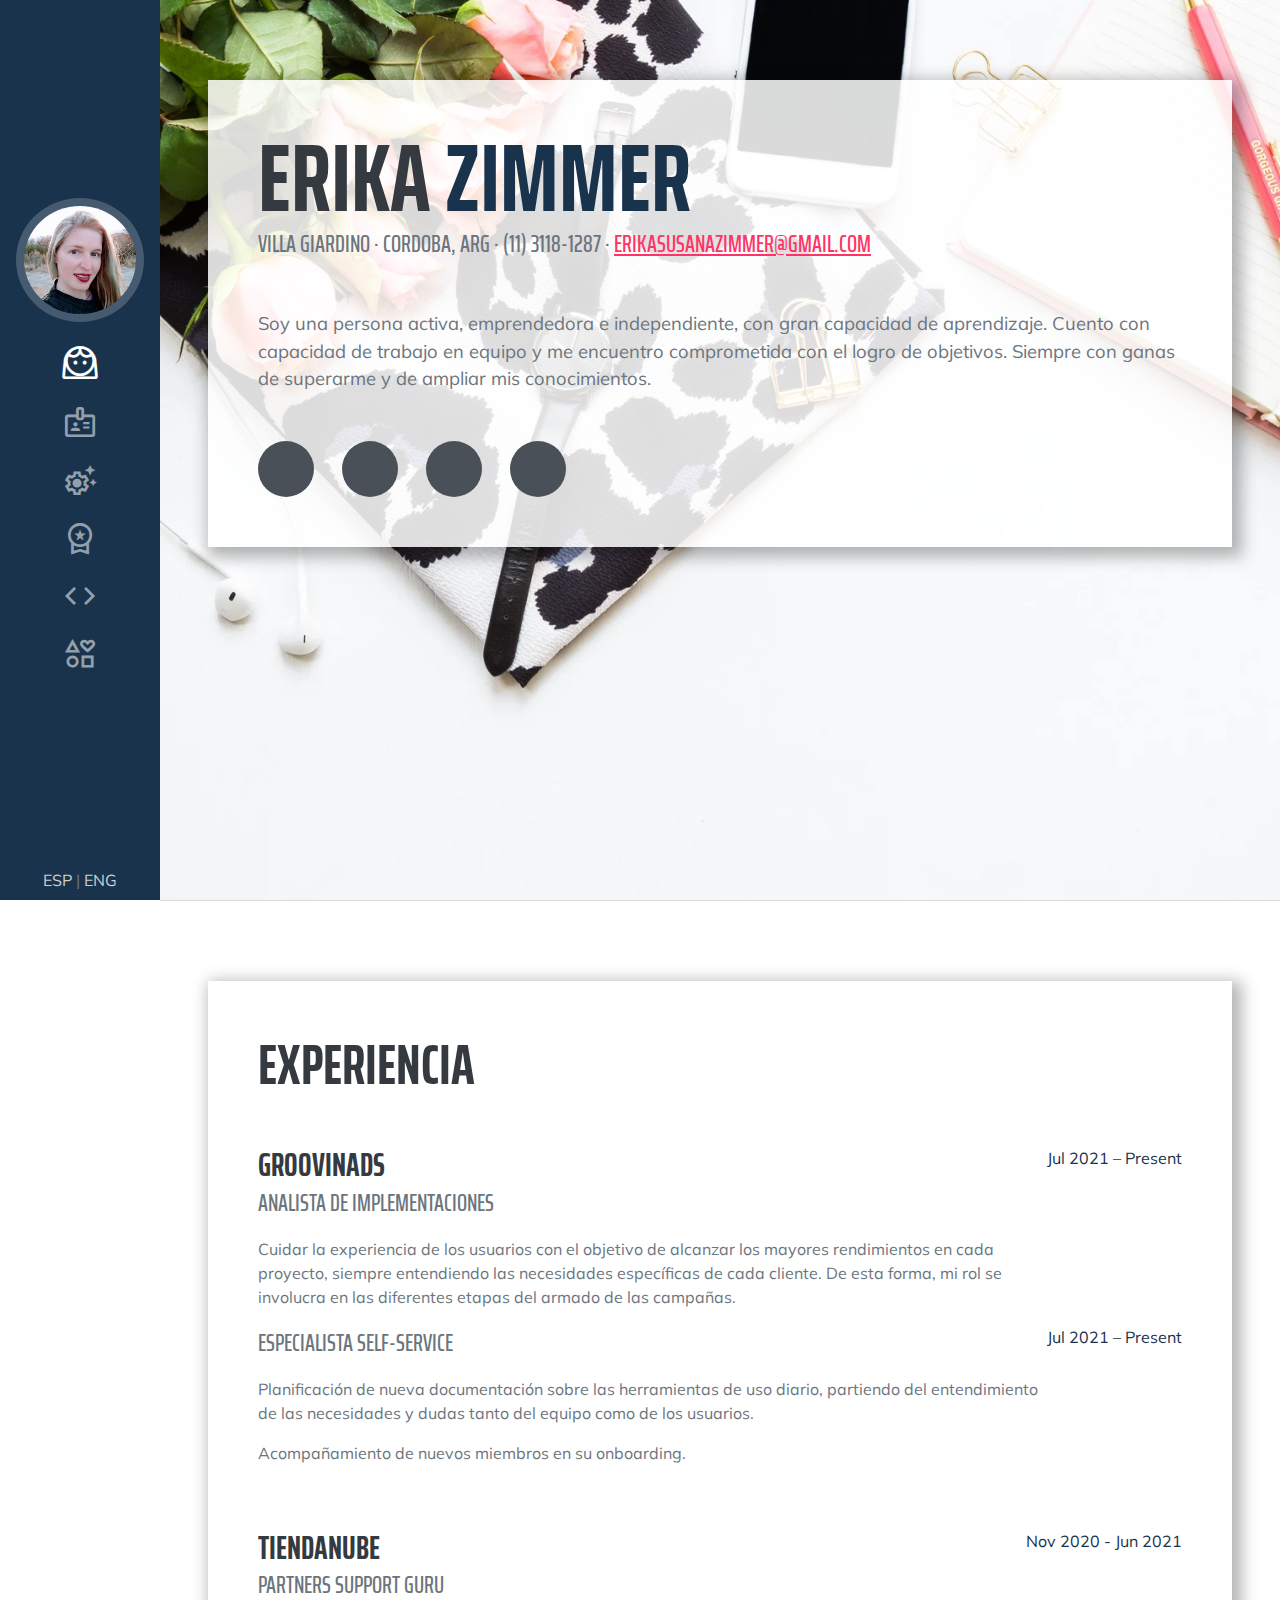
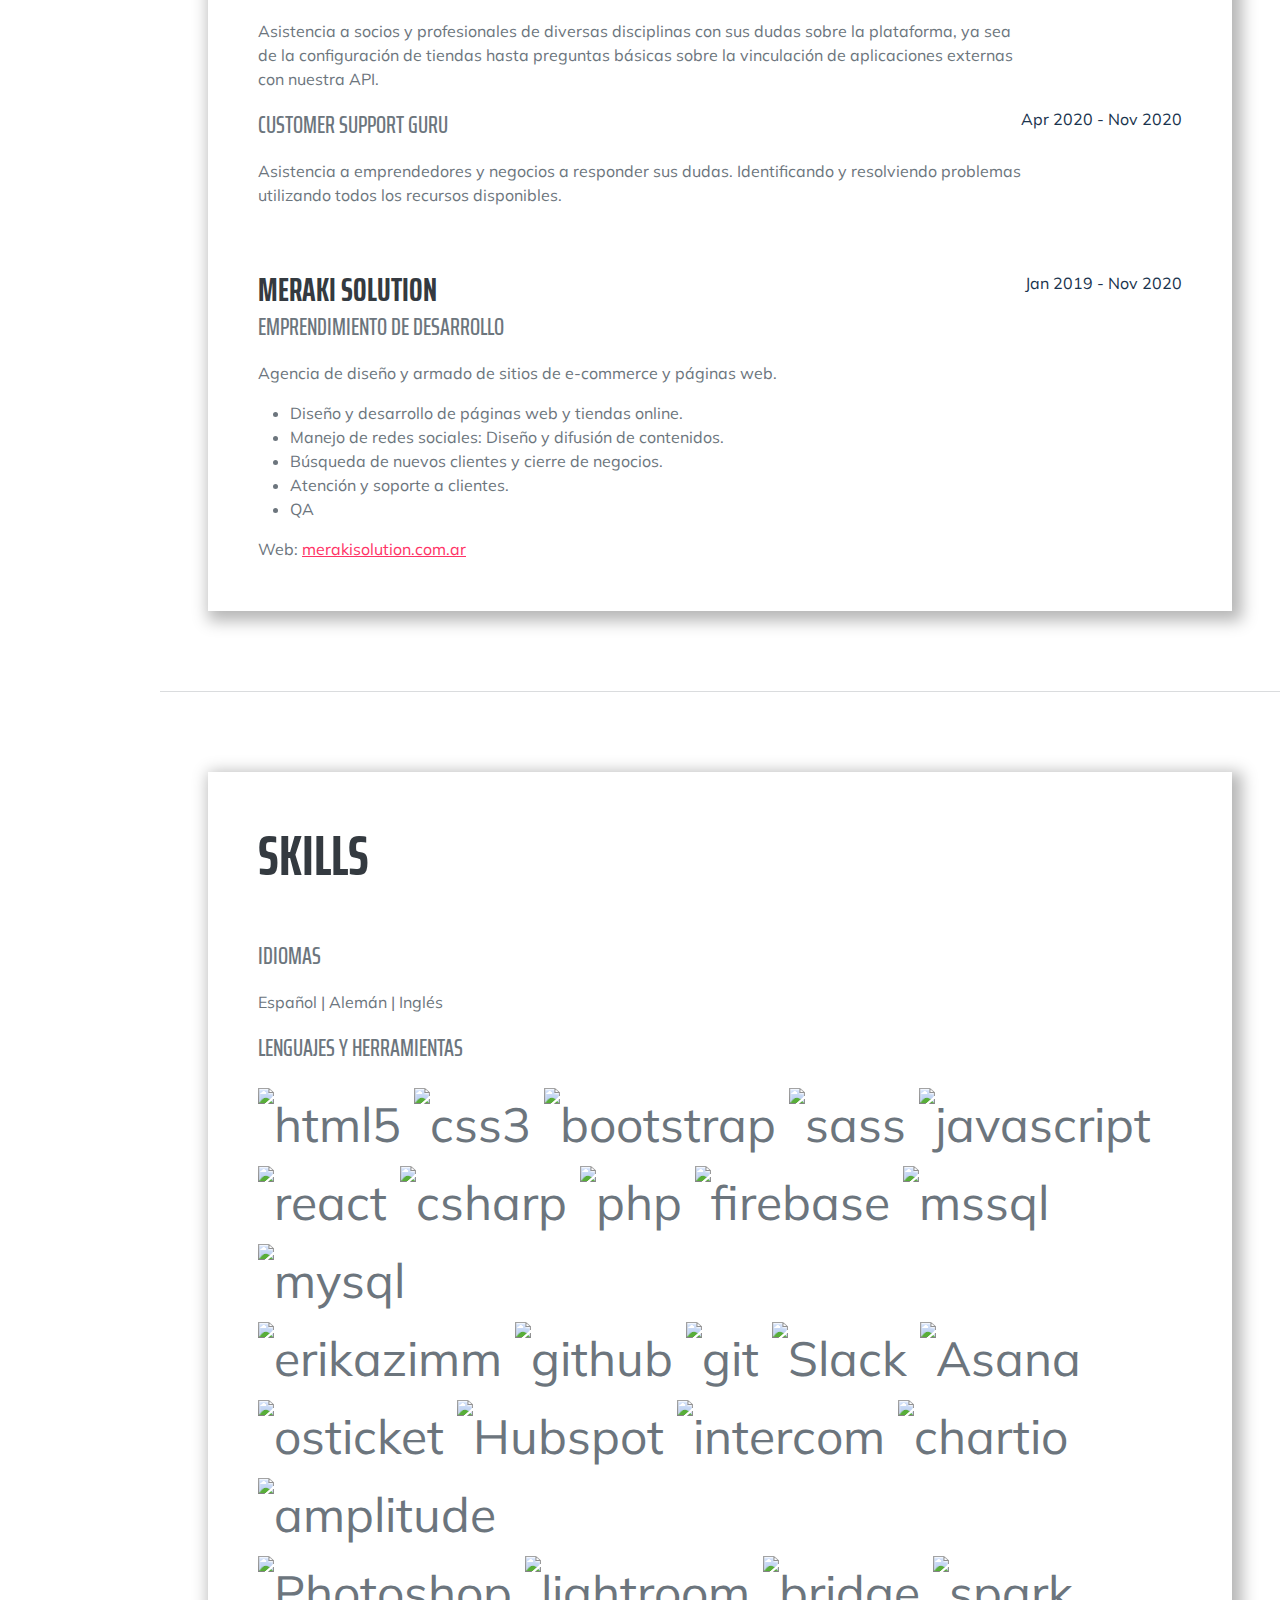
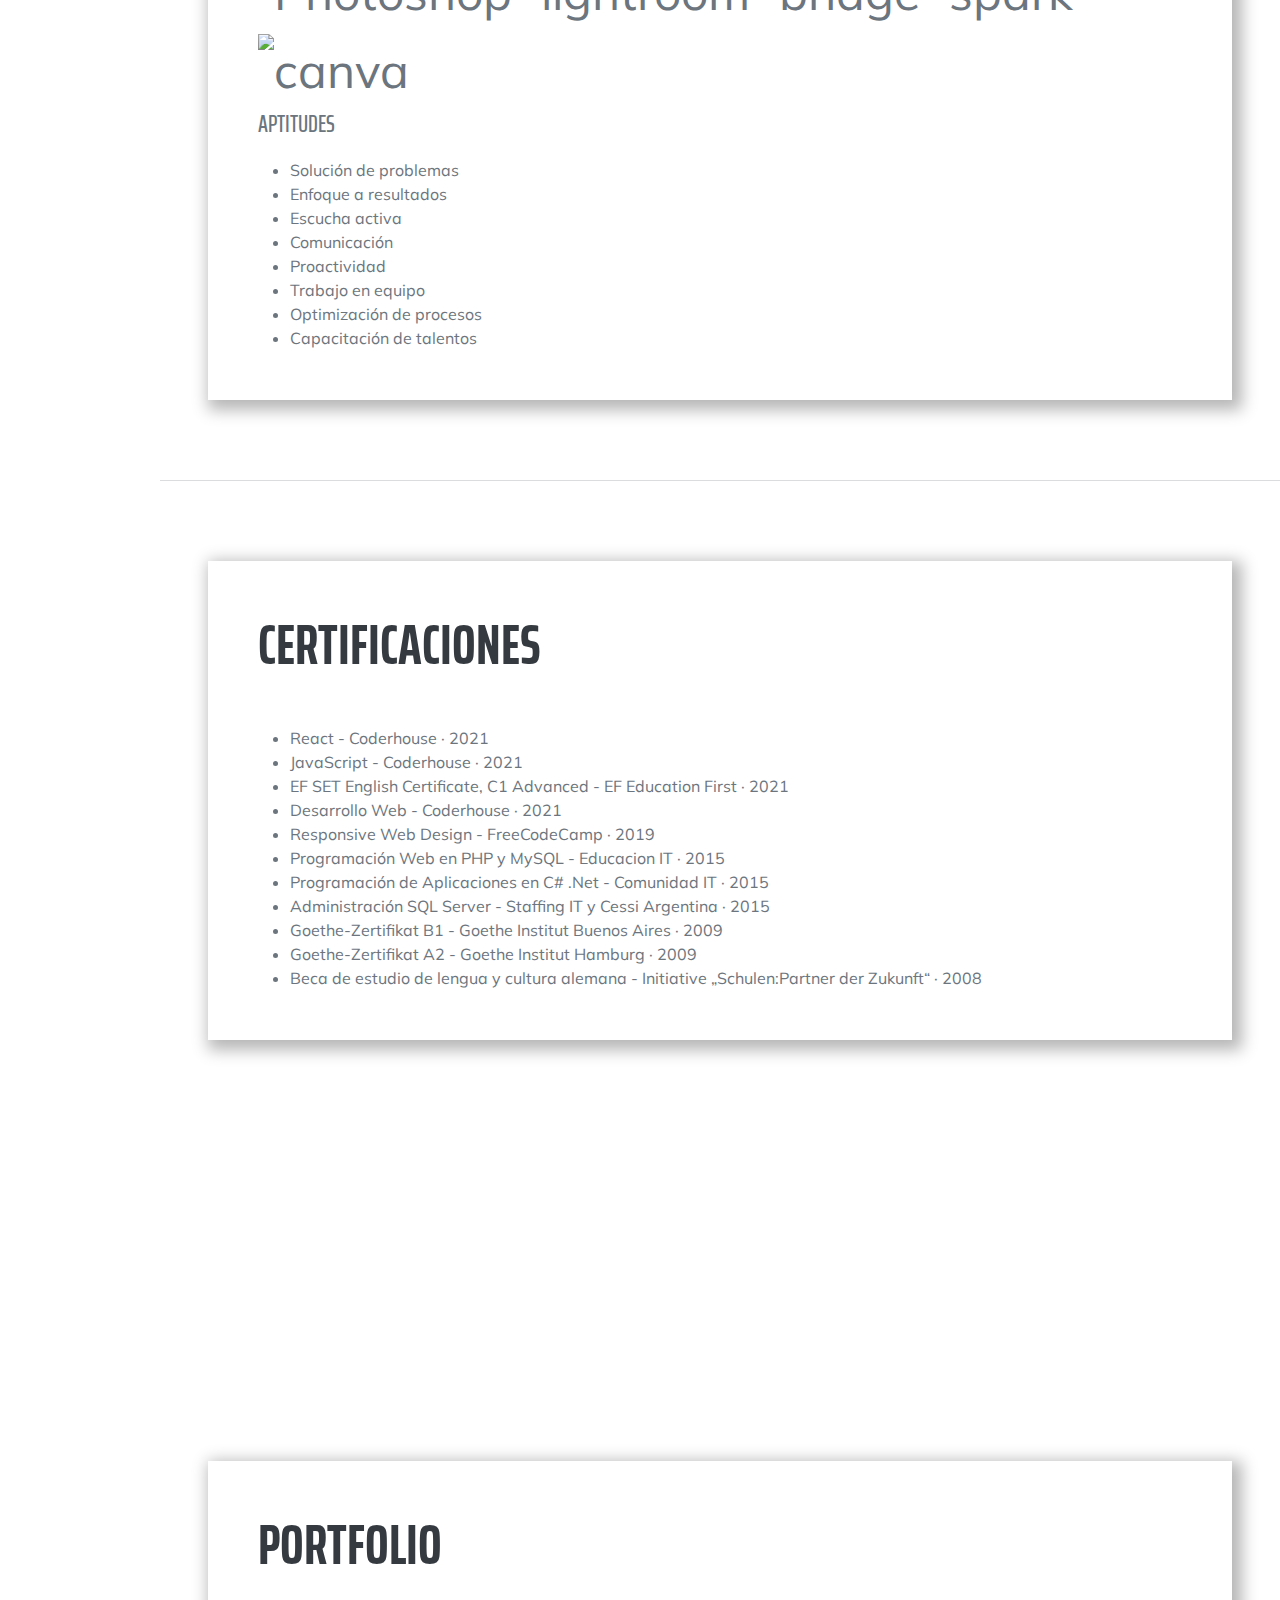
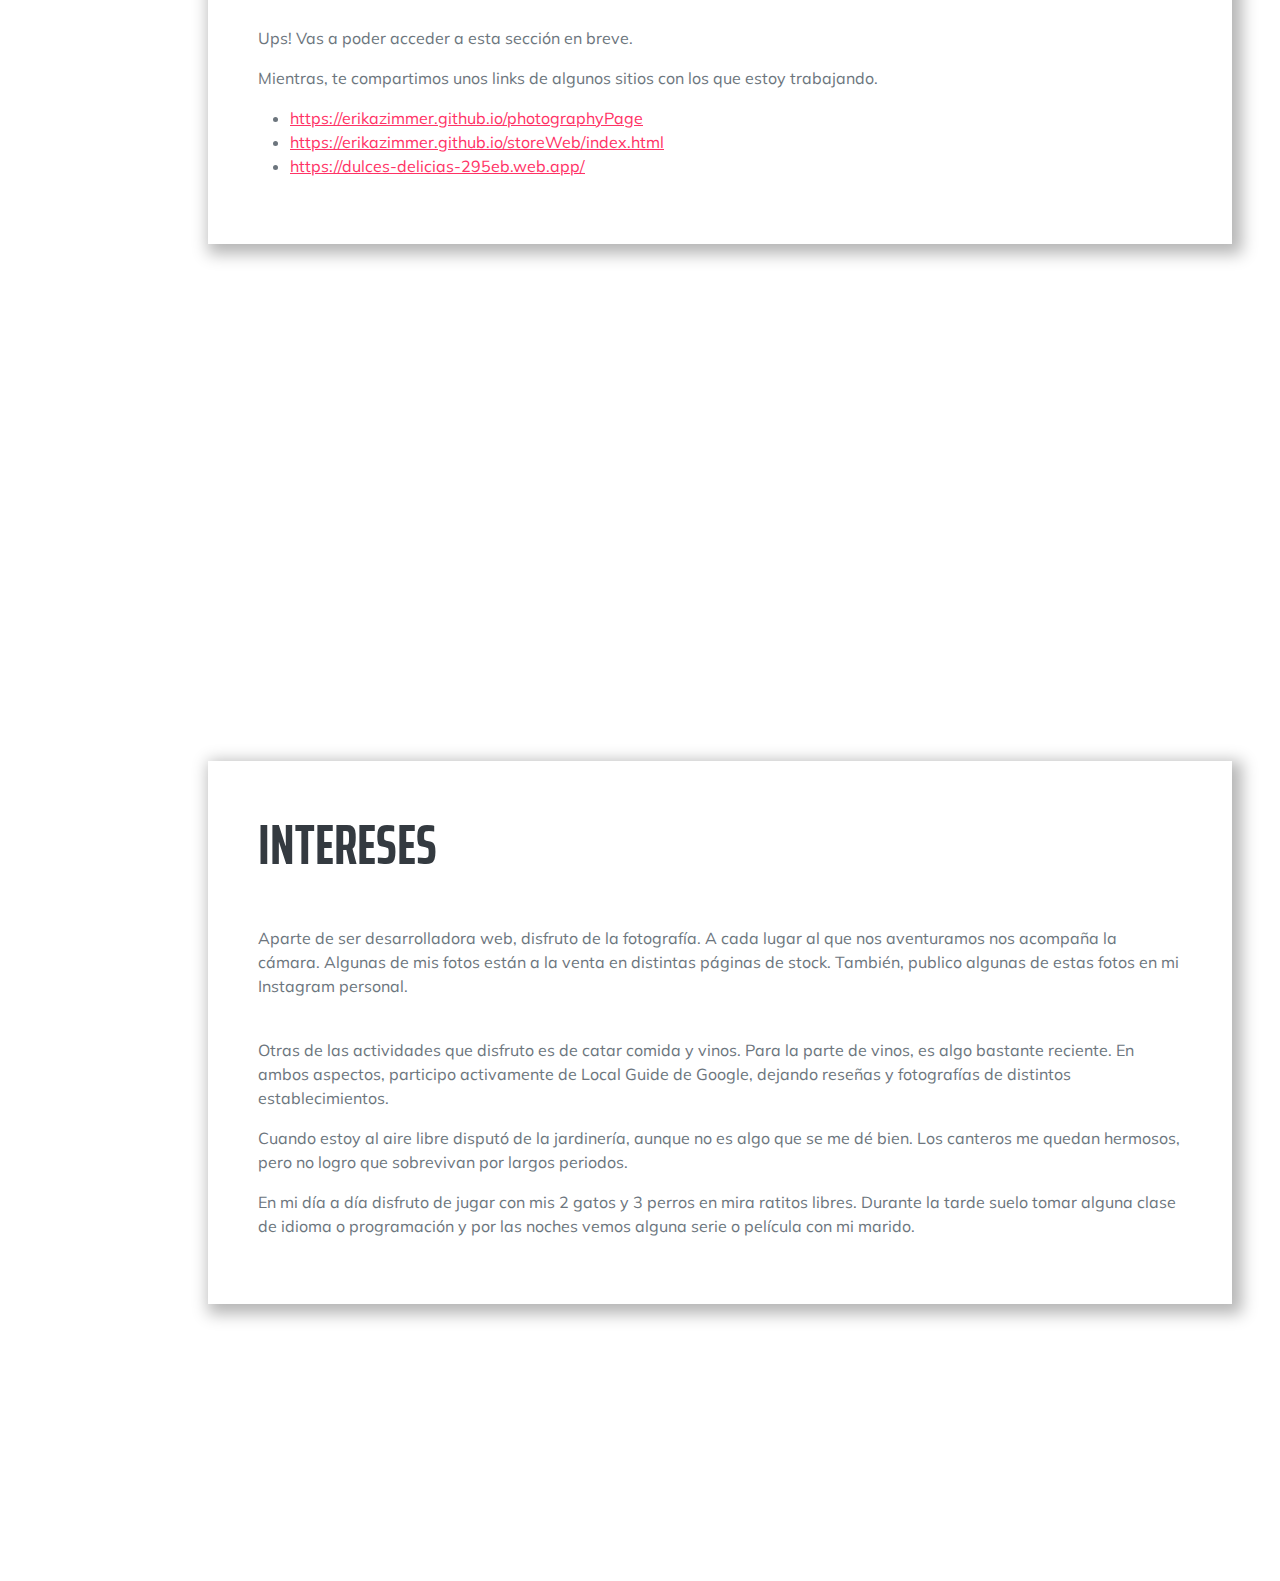
==== index.html @ 63c05458 "Creando el proyecto" ====
<!DOCTYPE html>
<html lang="en">
    <head>
        <meta charset="utf-8" />
        <meta name="viewport" content="width=device-width, initial-scale=1, shrink-to-fit=no" />
        <meta name="description" content="" />
        <meta name="author" content="" />
        <title>Erika Zimmer Resume</title>
        <link rel="icon" type="image/x-icon" href="assets/img/favicon.ico" />
        <!-- Font Awesome icons (free version)-->
        <script src="https://use.fontawesome.com/releases/v6.1.0/js/all.js" crossorigin="anonymous"></script>
        <!-- Google fonts-->
        <link href="https://fonts.googleapis.com/css?family=Saira+Extra+Condensed:500,700" rel="stylesheet" type="text/css" />
        <link href="https://fonts.googleapis.com/css?family=Muli:400,400i,800,800i" rel="stylesheet" type="text/css" />
        <!-- Core theme CSS (includes Bootstrap)-->
        <link href="https://cdn.jsdelivr.net/npm/bootstrap@5.0.2/dist/css/bootstrap.min.css" rel="stylesheet" integrity="sha384-EVSTQN3/azprG1Anm3QDgpJLIm9Nao0Yz1ztcQTwFspd3yD65VohhpuuCOmLASjC" crossorigin="anonymous">
        <link href="css/styles.css" rel="stylesheet" />
        <!-- Google Material Symbols -->
        <link rel="stylesheet" href="https://fonts.googleapis.com/css2?family=Material+Symbols+Outlined:opsz,wght,FILL,GRAD@20..48,100..700,0..1,-50..200" />
    </head>
    <body id="page-top">
        <!-- Navigation-->
        <nav class="navbar navbar-expand-lg navbar-dark bg-primary fixed-top" id="sideNav">
            <a class="navbar-brand js-scroll-trigger" href="#page-top">
                <span class="d-block d-lg-none">Erika Zimmer</span>
                <span class="d-none d-lg-block"><img class="img-fluid img-profile rounded-circle mx-auto mb-2" src="assets/img/profile.jpg" alt="..." /></span>
            </a>
            <button class="navbar-toggler" type="button" data-bs-toggle="collapse" data-bs-target="#navbarResponsive" aria-controls="navbarResponsive" aria-expanded="false" aria-label="Toggle navigation"><span class="navbar-toggler-icon"></span></button>
            <div class="collapse navbar-collapse" id="navbarResponsive">
                <ul class="navbar-nav">
                    <li class="nav-item "><a class="nav-link js-scroll-trigger" href="#about">
                        <span class="material-symbols-outlined " alt="Sobre mi" data-bs-toggle="tooltip" data-bs-placement="right" title="Principal info">face_3</span>
                    </a></li>
                    <li class="nav-item"><a class="nav-link js-scroll-trigger" href="#experience">
                        <span class="material-symbols-outlined" alt="Experiencia" data-bs-toggle="tooltip" data-bs-placement="right" title="Experiencia">badge</span>
                    </a></li>
                    <li class="nav-item"><a class="nav-link js-scroll-trigger" href="#skills">
                        <span class="material-symbols-outlined" alt="Skills" data-bs-toggle="tooltip" data-bs-placement="right" title="Skills">settings_suggest</span>
                    </a></li>
                    <li class="nav-item"><a class="nav-link js-scroll-trigger" href="#awards">
                        <span class="material-symbols-outlined" alt="Certificaciones" data-bs-toggle="tooltip" data-bs-placement="right" title="Certificaciones">workspace_premium</span>
                    </a></li>
                    <li class="nav-item"><a class="nav-link js-scroll-trigger" href="#portfolio">
                        <span class="material-symbols-outlined" alt="Portfolio" data-bs-toggle="tooltip" data-bs-placement="right" title="Portfolio">code</span>
                    </a></li>
                    <li class="nav-item"><a class="nav-link js-scroll-trigger" href="#interests">
                        <span class="material-symbols-outlined" alt="Intereses" data-bs-toggle="tooltip" data-bs-placement="right" title="Intereses">interests</span>
                    </a></li>
                </ul>  
            </div>
            <div><a class="languageLink" href="../index.html">ESP</a> | <a class="languageLink" href="index-eng.html">ENG</a></div>
        </nav>
        <!-- Page Content-->
        <div class="container-fluid p-0">
            <!-- About-->
            <section class="resume-section" id="about">
                <div class="resume-section-content">
                    <h1 class="mb-0">
                        Erika
                        <span class="text-primary">Zimmer</span>
                    </h1>
                    <div class="subheading mb-5">
                        Villa Giardino · Cordoba, ARG · (11) 3118-1287 ·
                        <a href="mailto:name@email.com">erikasusanazimmer@gmail.com</a>
                    </div>
                    <p class="lead mb-5">Soy una persona activa, emprendedora e independiente, con gran capacidad de aprendizaje. Cuento con capacidad de trabajo en equipo y me encuentro comprometida con el logro de objetivos. Siempre con ganas de superarme y de ampliar mis conocimientos. </p>
                    <div class="social-icons">
                        <a class="social-icon" href="https://www.linkedin.com/in/erika-zimmer-132949a2/" target="_blank"><i class="fab fa-linkedin-in"></i></a>
                        <a class="social-icon" href="https://github.com/ErikaZimmer" target="_blank"><i class="fab fa-github"></i></a>
                        <a class="social-icon" href="https://www.facebook.com/erikazimm" target="_blank"><i class="fab fa-facebook-f"></i></a>
                        <a class="social-icon" href="https://www.instagram.com/zimmererika/" target="_blank"><i class="fab fa-instagram"></i></a>
                    </div>
                </div>
            </section>
            <hr class="m-0" />
            <!-- Experience-->
            <section class="resume-section" id="experience">
                <div class="resume-section-content">
                    <h2 class="mb-5">Experiencia</h2>
                    <div class="d-flex flex-column flex-md-row justify-content-between">
                        <div class="flex-grow-1">
                            <h3 class="mb-0">GroovinAds </h3>
                            <div class="subheading mb-3">Analista de implementaciones </div>
                            <p>Cuidar la experiencia de los usuarios con el objetivo de alcanzar los mayores rendimientos en cada proyecto, siempre entendiendo las necesidades específicas de cada cliente. De esta forma, mi rol se involucra en las diferentes etapas del armado de las campañas.</p>
                        </div>
                        <div class="flex-shrink-0"><span class="text-primary">Jul 2021 – Present</span></div>
                    </div>
                    <div class="d-flex flex-column flex-md-row justify-content-between mb-5">
                        <div class="flex-grow-1">
                            <div class="subheading mb-3">Especialista Self-Service </div>
                            <p>Planificación de nueva documentación sobre las herramientas de uso diario, partiendo del entendimiento de las necesidades y dudas tanto del equipo como de los usuarios. </p>
                            <p>Acompañamiento de nuevos miembros en su onboarding.</p>
                        </div>
                        <div class="flex-shrink-0"><span class="text-primary">Jul 2021 – Present</span></div>
                    </div>
                    <div class="d-flex flex-column flex-md-row justify-content-between">
                        <div class="flex-grow-1">
                            <h3 class="mb-0">Tiendanube</h3>
                            <div class="subheading mb-3">Partners Support Guru</div>
                            <p>Asistencia a socios y profesionales de diversas disciplinas con sus dudas sobre la plataforma, ya sea de la configuración de tiendas hasta preguntas básicas sobre la vinculación de aplicaciones externas con nuestra API. </p>
                        </div>
                        <div class="flex-shrink-0"><span class="text-primary">Nov 2020 - Jun 2021</span></div>
                    </div>
                    <div class="d-flex flex-column flex-md-row justify-content-between mb-5">
                        <div class="flex-grow-1">
                            <div class="subheading mb-3">Customer Support Guru</div>
                            <p>Asistencia a emprendedores y negocios a responder sus dudas. Identificando y resolviendo problemas utilizando todos los recursos disponibles.</p>
                        </div>
                        <div class="flex-shrink-0"><span class="text-primary">Apr 2020 - Nov 2020</span></div>
                    </div>
                    <div class="d-flex flex-column flex-md-row justify-content-between">
                        <div class="flex-grow-1">
                            <h3 class="mb-0">Meraki Solution</h3>
                            <div class="subheading mb-3">Emprendimiento de desarrollo</div>
                            <p>Agencia de diseño y armado de sitios de e-commerce y páginas web. </p>
                            <ul>
                                <li>Diseño y desarrollo de páginas web y tiendas online.</li>
                                <li>Manejo de redes sociales: Diseño y difusión de contenidos. </li>
                                <li>Búsqueda de nuevos clientes y cierre de negocios.</li>
                                <li>Atención y soporte a clientes. </li>
                                <li>QA</li>
                            </ul>
                            <span>Web: <a href="https://www.merakisolution.com.ar/" target="_blank">merakisolution.com.ar</a></span>
                        </div>
                        <div class="flex-shrink-0"><span class="text-primary">Jan 2019 - Nov 2020</span></div>
                    </div>
                </div>
            </section>
            <hr class="m-0" />
            <!-- Skills-->
            <section class="resume-section" id="skills">
                <div class="resume-section-content">
                    <h2 class="mb-5">Skills</h2>
                    <div class="subheading mb-3">Idiomas</div>
                        <ul class="list-inline">
                            <p>Español | Alemán | Inglés</p>
                        </ul>
                    <div class="subheading mb-3">Lenguajes y herramientas</div>
                    <div class="list-inline dev-icons">
                        <img src="https://raw.githubusercontent.com/devicons/devicon/master/icons/html5/html5-original-wordmark.svg" alt="html5" width="40" height="40"/>
                        <img src="https://raw.githubusercontent.com/devicons/devicon/master/icons/css3/css3-original-wordmark.svg" alt="css3" width="40" height="40"/>
                        <img src="https://raw.githubusercontent.com/devicons/devicon/master/icons/bootstrap/bootstrap-plain-wordmark.svg" alt="bootstrap" width="40" height="40"/>
                        <img src="https://raw.githubusercontent.com/devicons/devicon/master/icons/sass/sass-original.svg" alt="sass" width="40" height="40"/>
                        <img src="https://raw.githubusercontent.com/devicons/devicon/master/icons/javascript/javascript-original.svg" alt="javascript" width="40" height="40"/>
                        <img src="https://raw.githubusercontent.com/devicons/devicon/master/icons/react/react-original-wordmark.svg" alt="react" width="40" height="40"/> 
                        <img src="https://raw.githubusercontent.com/devicons/devicon/master/icons/csharp/csharp-original.svg" alt="csharp" width="40" height="40"/> 
                        <img src="https://raw.githubusercontent.com/devicons/devicon/master/icons/php/php-original.svg" alt="php" width="40" height="40"/> 
                        <img src="https://www.vectorlogo.zone/logos/firebase/firebase-icon.svg" alt="firebase" width="40" height="40"/> 
                        <img src="https://www.svgrepo.com/show/303229/microsoft-sql-server-logo.svg" alt="mssql" width="40" height="40"/> 
                        <img src="https://raw.githubusercontent.com/devicons/devicon/master/icons/mysql/mysql-original-wordmark.svg" alt="mysql" width="40" height="40"/> 
                        <br>
                        <img src="https://raw.githubusercontent.com/rahuldkjain/github-profile-readme-generator/master/src/images/icons/Social/codepen.svg" alt="erikazimm" height="40" width="40" />
                        <img src="https://user-images.githubusercontent.com/55201104/174332607-f4aaa646-4726-458a-bdec-981291ec9544.png" alt="github" width="40" height="40"/> 
                        <img src="https://www.vectorlogo.zone/logos/git-scm/git-scm-icon.svg" alt="git" width="40" height="40"/> 
                        <img src="https://a.slack-edge.com/80588/marketing/img/icons/icon_slack_hash_colored.png" alt="Slack" width="40" height="40"/> 
                        <img src="https://avatars.slack-edge.com/2021-11-01/2672890963171_7010e3c61fd59a0e601c_512.png" alt="Asana" width="40" height="40"/> 
                        <img src="https://pbs.twimg.com/profile_images/576199903421931520/iO20RxoP_400x400.png" alt="osticket" width="40" height="40"/> 
                        <img src="https://assets-global.website-files.com/6030eb20edb267a2d11d31f6/607d2a9a1c6cc6351c0f218c_hubspot-1.svg" alt="Hubspot" width="40" height="40"/> 
                        <img src="https://www.intercom.com/_next/static/images/intercom-logo-7b36b3b2916d7eaacad8cbcec92ead24.png" alt="intercom" width="40" height="40"/> 
                        <img src="http://chartio.com/logo/icon.svg" alt="chartio" width="40" height="40"/> 
                        <img src="https://www.martechforum.com/wp-content/uploads/2016/10/amplitude-300x300.png" alt="amplitude" width="40" height="40"/> 
                        <br>
                        <img src="https://user-images.githubusercontent.com/55201104/174332644-3e0d1370-39b9-4473-90ac-2a3789a02784.png" alt="Photoshop" width="40" height="40"/> 
                        <img src="https://user-images.githubusercontent.com/55201104/174332795-9bb3ec1d-d06d-44dd-b03d-c94a73b13362.png" alt="lightroom" width="40" height="40"/> 
                        <img src="https://user-images.githubusercontent.com/55201104/174332849-b6282ac0-e4cb-47b5-b572-b6460fbb8d1d.png" alt="bridge" width="40" height="40"/> 
                        <img src="https://user-images.githubusercontent.com/55201104/174332922-a31c4aea-6821-4806-871d-4162dddf47d5.png" alt="spark" width="40" height="40"/> 
                        <img src="https://static.canva.com/static/images/android-192x192-2.png" alt="canva" width="40" height="40"/> 
                    </div>
                    <div class="subheading mb-3">Aptitudes</div>
                    <ul class="fa-ul mb-0">
                        <li>
                            <span class="fa-li"><i class="fas fa-check"></i></span>
                            Solución de problemas
                        </li>
                        <li>
                            <span class="fa-li"><i class="fas fa-check"></i></span>
                            Enfoque a resultados
                        </li>
                        <li>
                            <span class="fa-li"><i class="fas fa-check"></i></span>
                            Escucha activa
                        </li>
                        <li>
                            <span class="fa-li"><i class="fas fa-check"></i></span>
                            Comunicación
                        </li>
                        <li>
                            <span class="fa-li"><i class="fas fa-check"></i></span>
                            Proactividad
                        </li>
                        <li>
                            <span class="fa-li"><i class="fas fa-check"></i></span>
                            Trabajo en equipo
                        </li>
                        <li>
                            <span class="fa-li"><i class="fas fa-check"></i></span>
                            Optimización de procesos
                        </li>
                        <li>
                            <span class="fa-li"><i class="fas fa-check"></i></span>
                            Capacitación de talentos
                        </li>
                    </ul>
                </div>
            </section>
            <hr class="m-0" />
            <!-- Awards-->
            <section class="resume-section" id="awards">
                <div class="resume-section-content">
                    <h2 class="mb-5">Certificaciones</h2>
                    <ul class="fa-ul mb-0">
                        </li>
                        <li>
                            <span class="fa-li"><i class="fas fa-trophy text-warning"></i></span>
                            React - Coderhouse · 2021 
                        </li>
                        <li>
                            <span class="fa-li"><i class="fas fa-trophy text-warning"></i></span>
                            JavaScript - Coderhouse · 2021 
                        </li>
                        <li>
                            <span class="fa-li"><i class="fas fa-trophy text-warning"></i></span>
                            EF SET English Certificate, C1 Advanced - EF Education First · 2021
                        </li>
                        <li>
                            <span class="fa-li"><i class="fas fa-trophy text-warning"></i></span>
                            Desarrollo Web - Coderhouse · 2021 
                        </li>
                        <li>
                            <span class="fa-li"><i class="fas fa-trophy text-warning"></i></span>
                            Responsive Web Design - FreeCodeCamp · 2019
                        </li>
                        <li>
                            <span class="fa-li"><i class="fas fa-trophy text-warning"></i></span>
                            Programación Web en PHP y MySQL - Educacion IT · 2015
                        </li>
                        <li>
                            <span class="fa-li"><i class="fas fa-trophy text-warning"></i></span>
                            Programación de Aplicaciones en C# .Net - Comunidad IT · 2015
                        </li>
                        <li>
                            <span class="fa-li"><i class="fas fa-trophy text-warning"></i></span>
                            Administración SQL Server - Staffing IT y Cessi Argentina · 2015
                        </li>
                        <li>
                            <span class="fa-li"><i class="fas fa-trophy text-warning"></i></span>
                            Goethe-Zertifikat B1 - Goethe Institut Buenos Aires · 2009
                        </li>
                        <li>
                            <span class="fa-li"><i class="fas fa-trophy text-warning"></i></span>
                            Goethe-Zertifikat A2 - Goethe Institut Hamburg · 2009
                        </li>
                        <li>
                            <span class="fa-li"><i class="fas fa-trophy text-warning"></i></span>
                            Beca de estudio de lengua y cultura alemana - Initiative „Schulen:Partner der Zukunft“ · 2008
                        </li>
                    </ul>
                </div>
            </section>
            <!-- Portfolio-->
            <section class="resume-section" id="portfolio">
                <div class="resume-section-content">
                    <h2 class="mb-5">Portfolio</h2>
                    <p>Ups! Vas a poder acceder a esta sección en breve.</p>
                    <p>Mientras, te compartimos unos links de algunos sitios con los que estoy trabajando.</p>
                    <ul>
                        <li><a href="https://erikazimmer.github.io/photographyPage" target="_blank">https://erikazimmer.github.io/photographyPage</a></li>
                        <li><a href="https://erikazimmer.github.io/storeWeb/index.html" target="_blank">https://erikazimmer.github.io/storeWeb/index.html</a></li>
                        <li><a href="https://dulces-delicias-295eb.web.app/" target="_blank">https://dulces-delicias-295eb.web.app/</a></li>
                    </ul>
                </div>
            </section>
             <!-- Interests-->
            <section class="resume-section" id="interests">
                <div class="resume-section-content">
                    <h2 class="mb-5">Intereses</h2>
                    <p>Aparte de ser desarrolladora web, disfruto de la fotografía. A cada lugar al que nos aventuramos nos acompaña la cámara. Algunas de mis fotos están a la venta en distintas páginas de stock. También, publico algunas de estas fotos en mi Instagram personal. <br>
                    <a href="https://www.instagram.com/zimmererika/" target="_blank" name="Instagram" rel="noopener noreferrer"><img class="social-media-icon" src="https://www.instagram.com/static/images/ico/favicon-192.png/68d99ba29cc8.png" alt="Instagram" loading="lazy" width="20" height="20"/></a> 
                    <a href="https://stock.adobe.com/es/contributor/207316495/Nahuel" target="_blank" name="Stock Adobe" rel="noopener noreferrer"><img class="social-media-icon" src="https://as.ftcdn.net/r/v1/pics/d2b855289560891b5fa6923f43f1a290ad012e5e/all/default/stock_logo_2020.svg" alt="Stock Adobe" loading="lazy" width="20" height="20"/></a>
                    <a href="https://www.shutterstock.com/es/g/nahpalet?rid=185447388" target="_blank" name="Shutterstock" rel="noopener noreferrer"><img class="social-media-icon" src="https://submit2.shutterstock.com/public/img/favicons/favicon-4d04e7276d.png" alt="Shutterstock" loading="lazy" width="20" height="20"/></a> 
                    <a href="https://www.alamy.com/search/imageresults.aspx?pl=1&plno=456968" target="_blank" name="Alamy" rel="noopener noreferrer"><img class="social-media-icon" src="https://static.alamy.com/images/icons/favicon-32x32.png" alt="Alamy" loading="lazy" width="20" height="20"/></a> 
                    <a href="https://www.dreamstime.com/nahpalet_info" target="_blank" name="Dreamstime" rel="noopener noreferrer"><img class="social-media-icon" src="https://www.dreamstime.com/favicon-144.png" alt="Dreamstime" loading="lazy" width="20" height="20"/></a> 
                    </p>
                    <p>Otras de las actividades que disfruto es de catar comida y vinos. Para la parte de vinos, es algo bastante reciente. En ambos aspectos, participo activamente de Local Guide de Google, dejando reseñas y fotografías de distintos establecimientos. 
                    <p>Cuando estoy al aire libre disputó de la jardinería, aunque no es algo que se me dé bien. Los canteros me quedan hermosos, pero no logro que sobrevivan por largos periodos. </p>
                    <p >En mi día a día disfruto de jugar con mis 2 gatos y 3 perros en mira ratitos libres. Durante la tarde suelo tomar alguna clase de idioma o programación y por las noches vemos alguna serie o película con mi marido. </p>
                </div>
            </section>
        </div>
        <!-- Bootstrap core JS-->
        <script src="https://cdn.jsdelivr.net/npm/bootstrap@5.1.3/dist/js/bootstrap.bundle.min.js"></script>

        <!-- Core theme JS-->
        <script src="js/scripts.js"></script>
        <script>
            var tooltipTriggerList = [].slice.call(document.querySelectorAll('[data-bs-toggle="tooltip"]'))
            var tooltipList = tooltipTriggerList.map(function (tooltipTriggerEl) {
              return new bootstrap.Tooltip(tooltipTriggerEl)
            })
        </script>
    </body>
</html>
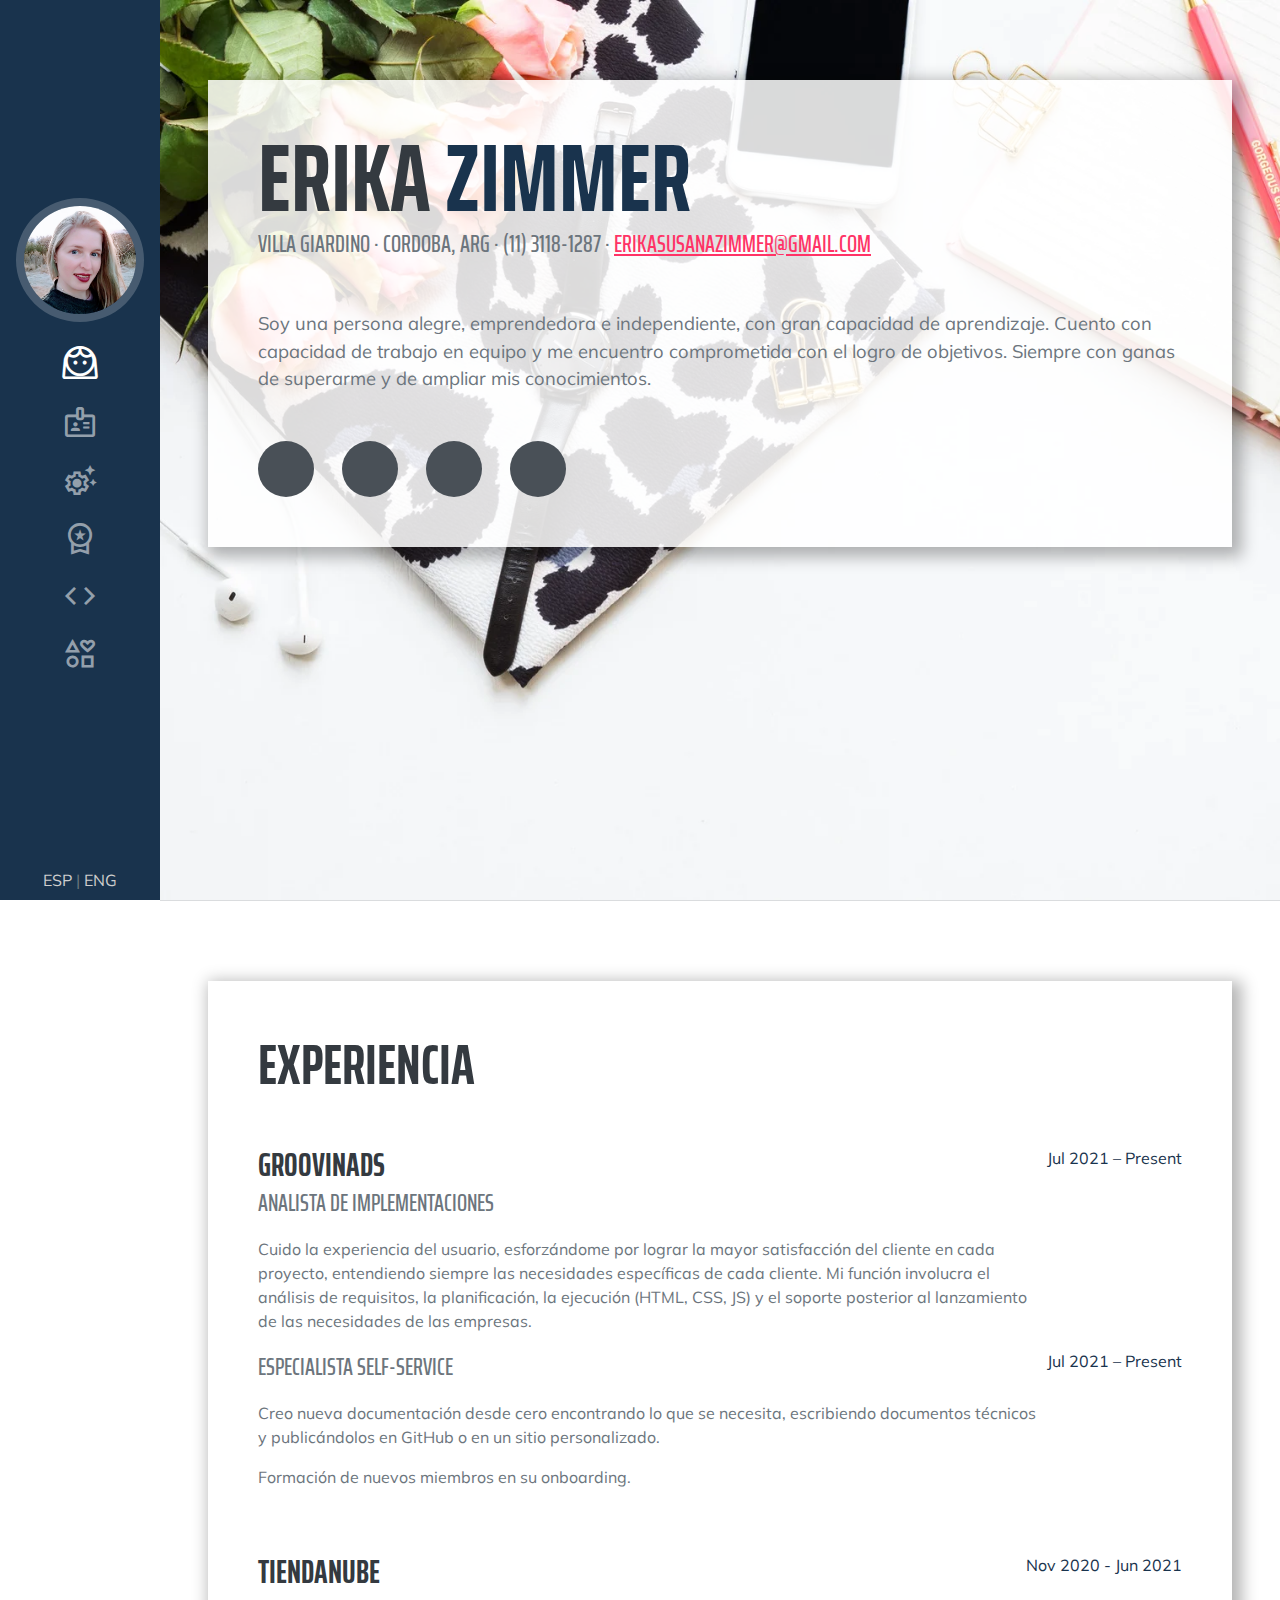
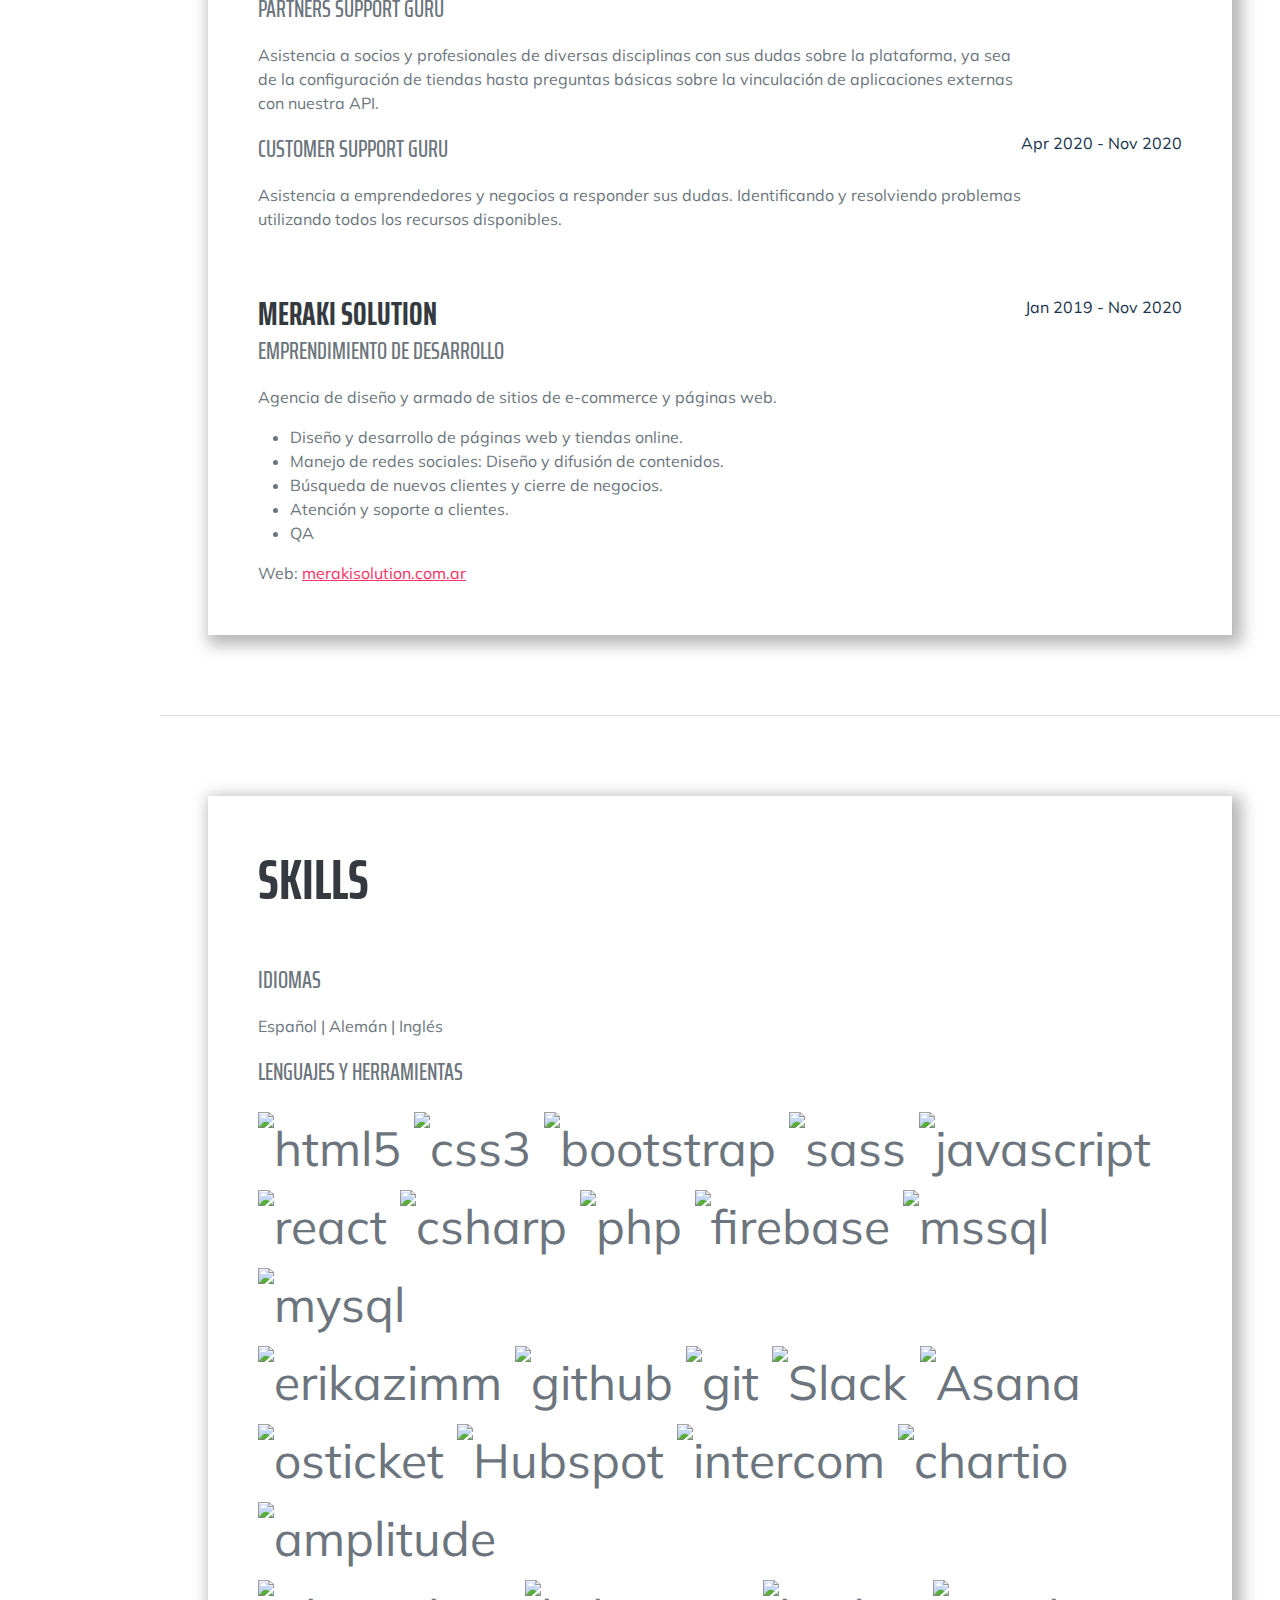
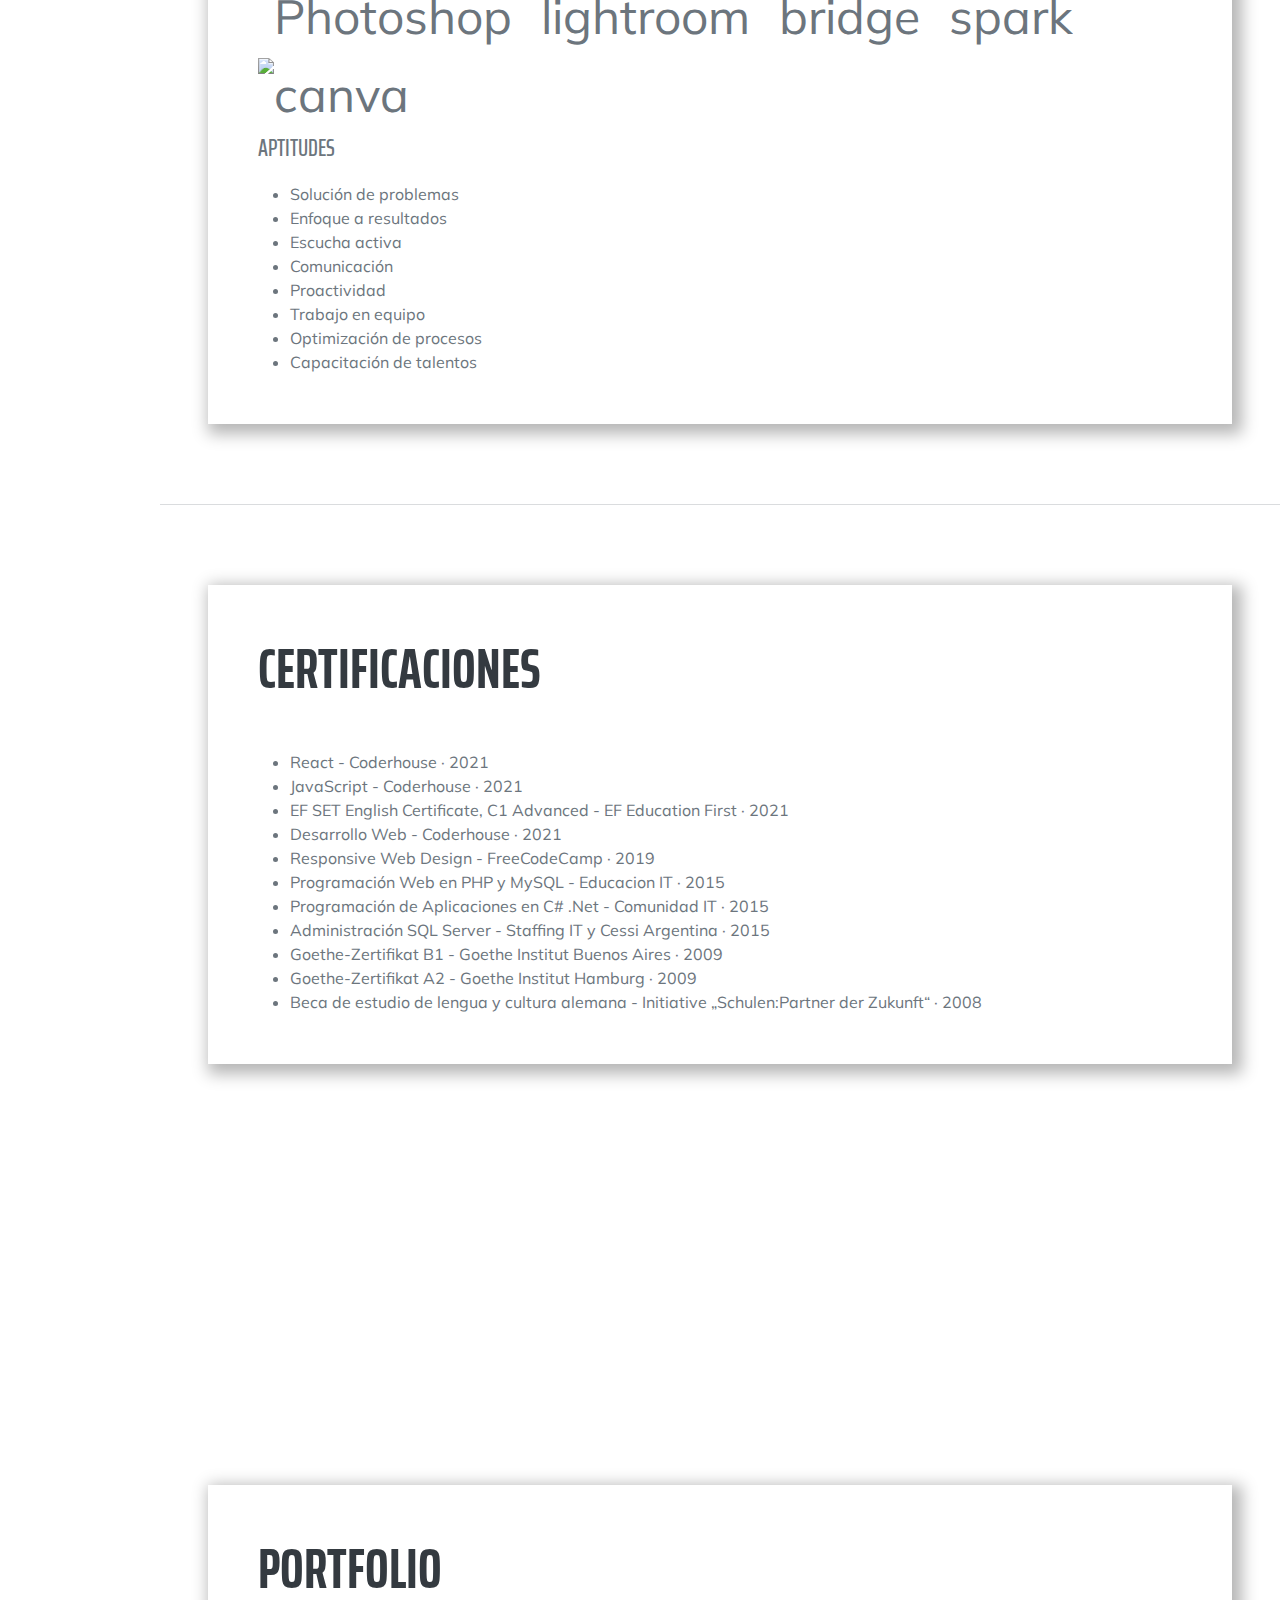
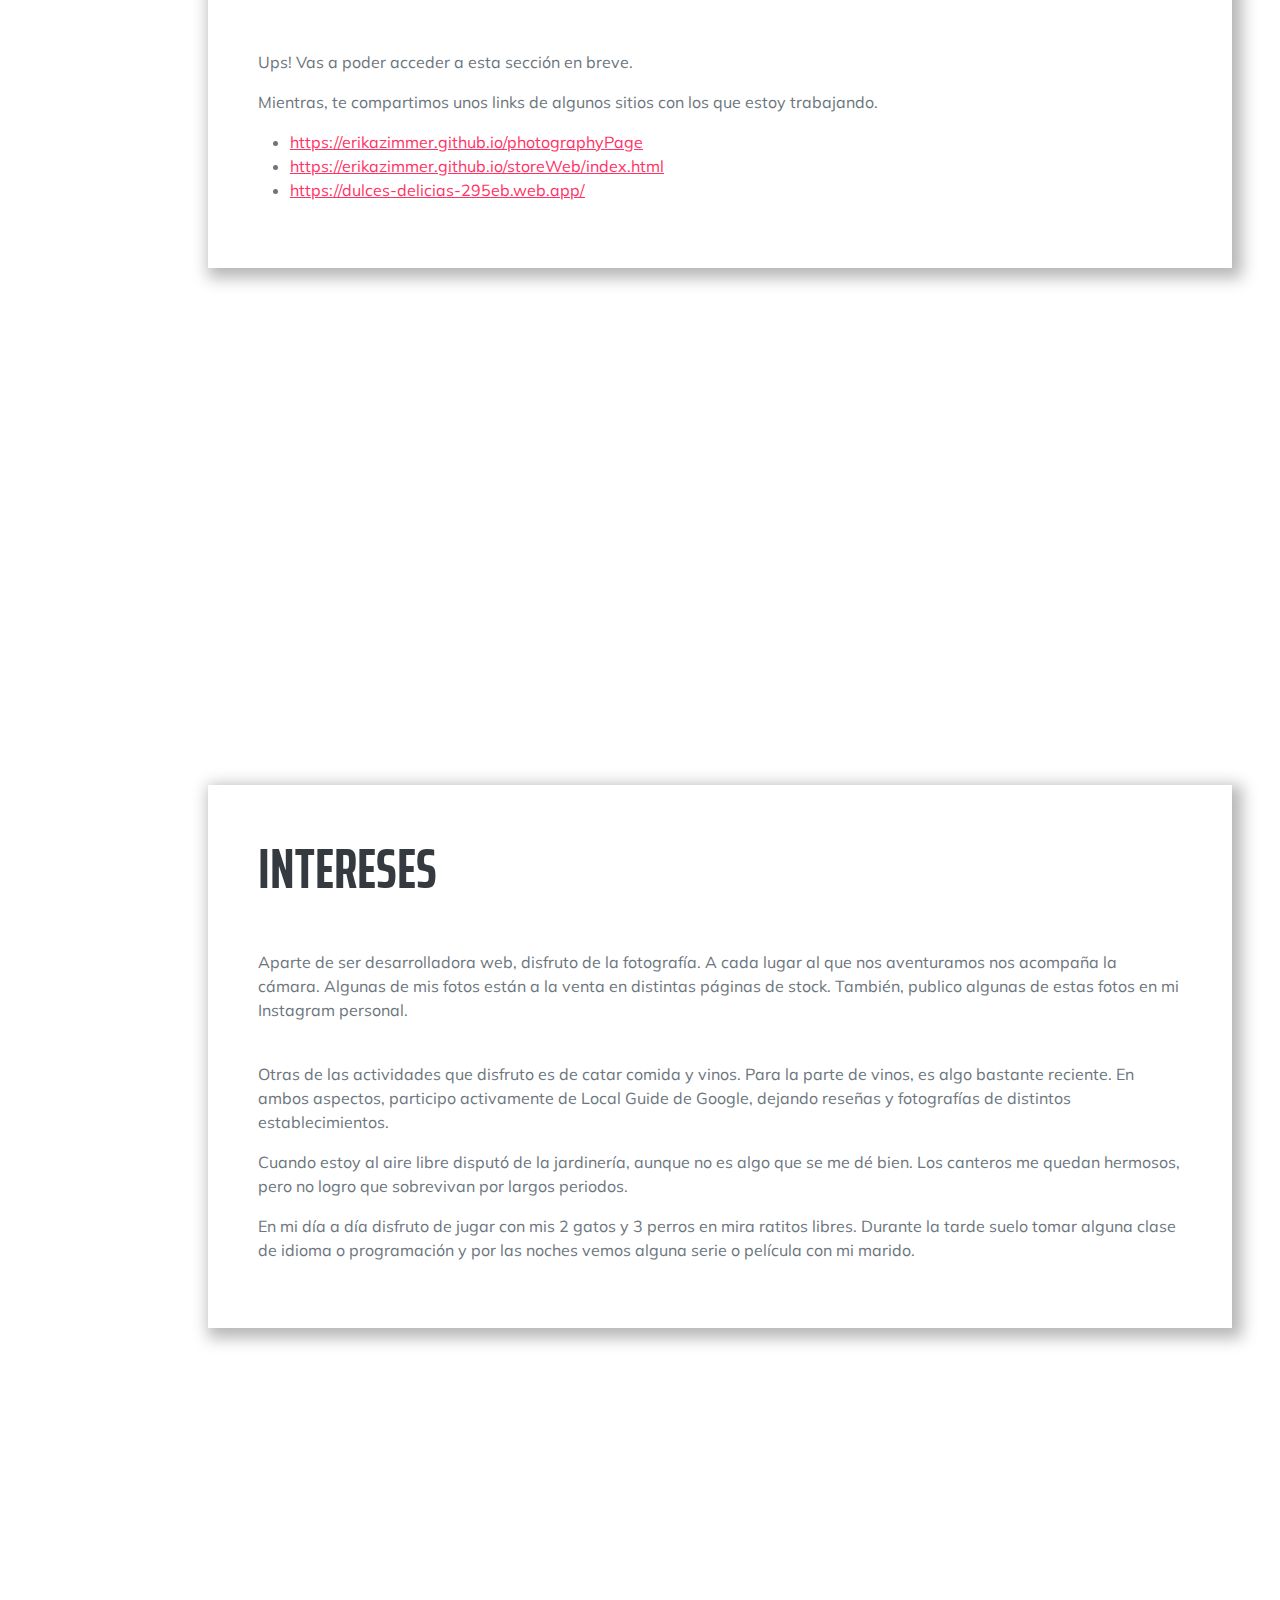
==== commit dc712005: "Add files via upload" ====
--- a/index.html
+++ b/index.html
@@ -48,7 +48,7 @@
                     </a></li>
                 </ul>  
             </div>
-            <div><a class="languageLink" href="../index.html">ESP</a> | <a class="languageLink" href="index-eng.html">ENG</a></div>
+            <div><a class="languageLink" href="index.html">ESP</a> | <a class="languageLink" href="index-eng.html">ENG</a></div>
         </nav>
         <!-- Page Content-->
         <div class="container-fluid p-0">
@@ -63,7 +63,7 @@
                         Villa Giardino · Cordoba, ARG · (11) 3118-1287 ·
                         <a href="mailto:name@email.com">erikasusanazimmer@gmail.com</a>
                     </div>
-                    <p class="lead mb-5">Soy una persona activa, emprendedora e independiente, con gran capacidad de aprendizaje. Cuento con capacidad de trabajo en equipo y me encuentro comprometida con el logro de objetivos. Siempre con ganas de superarme y de ampliar mis conocimientos. </p>
+                    <p class="lead mb-5">Soy una persona alegre, emprendedora e independiente, con gran capacidad de aprendizaje. Cuento con capacidad de trabajo en equipo y me encuentro comprometida con el logro de objetivos. Siempre con ganas de superarme y de ampliar mis conocimientos. </p>
                     <div class="social-icons">
                         <a class="social-icon" href="https://www.linkedin.com/in/erika-zimmer-132949a2/" target="_blank"><i class="fab fa-linkedin-in"></i></a>
                         <a class="social-icon" href="https://github.com/ErikaZimmer" target="_blank"><i class="fab fa-github"></i></a>
@@ -81,15 +81,15 @@
                         <div class="flex-grow-1">
                             <h3 class="mb-0">GroovinAds </h3>
                             <div class="subheading mb-3">Analista de implementaciones </div>
-                            <p>Cuidar la experiencia de los usuarios con el objetivo de alcanzar los mayores rendimientos en cada proyecto, siempre entendiendo las necesidades específicas de cada cliente. De esta forma, mi rol se involucra en las diferentes etapas del armado de las campañas.</p>
+                            <p>Cuido la experiencia del usuario, esforzándome por lograr la mayor satisfacción del cliente en cada proyecto, entendiendo siempre las necesidades específicas de cada cliente. Mi función involucra el análisis de requisitos, la planificación, la ejecución (HTML, CSS, JS) y el soporte posterior al lanzamiento de las necesidades de las empresas.</p>
                         </div>
                         <div class="flex-shrink-0"><span class="text-primary">Jul 2021 – Present</span></div>
                     </div>
                     <div class="d-flex flex-column flex-md-row justify-content-between mb-5">
                         <div class="flex-grow-1">
                             <div class="subheading mb-3">Especialista Self-Service </div>
-                            <p>Planificación de nueva documentación sobre las herramientas de uso diario, partiendo del entendimiento de las necesidades y dudas tanto del equipo como de los usuarios. </p>
-                            <p>Acompañamiento de nuevos miembros en su onboarding.</p>
+                            <p>Creo nueva documentación desde cero encontrando lo que se necesita, escribiendo documentos técnicos y publicándolos en GitHub o en un sitio personalizado. </p>
+                             <p>Formación de nuevos miembros en su onboarding.</p>
                         </div>
                         <div class="flex-shrink-0"><span class="text-primary">Jul 2021 – Present</span></div>
                     </div>
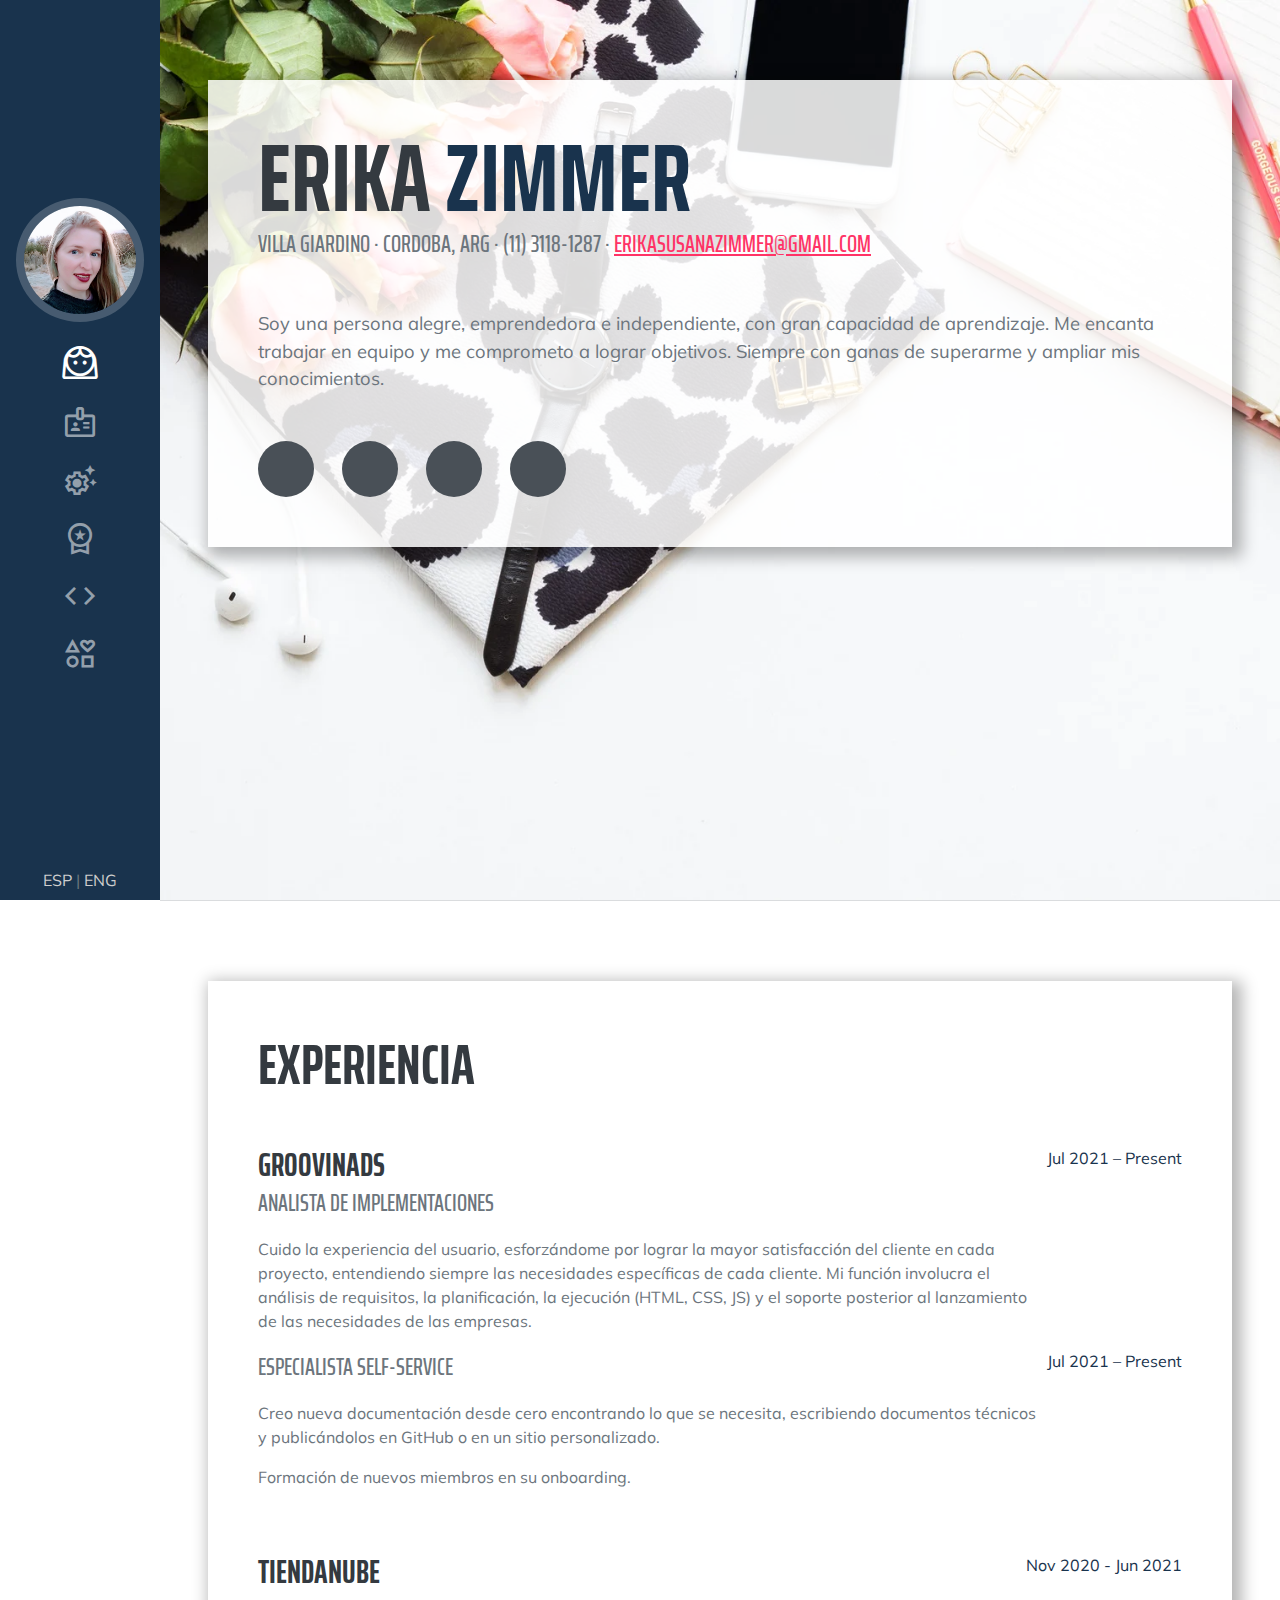
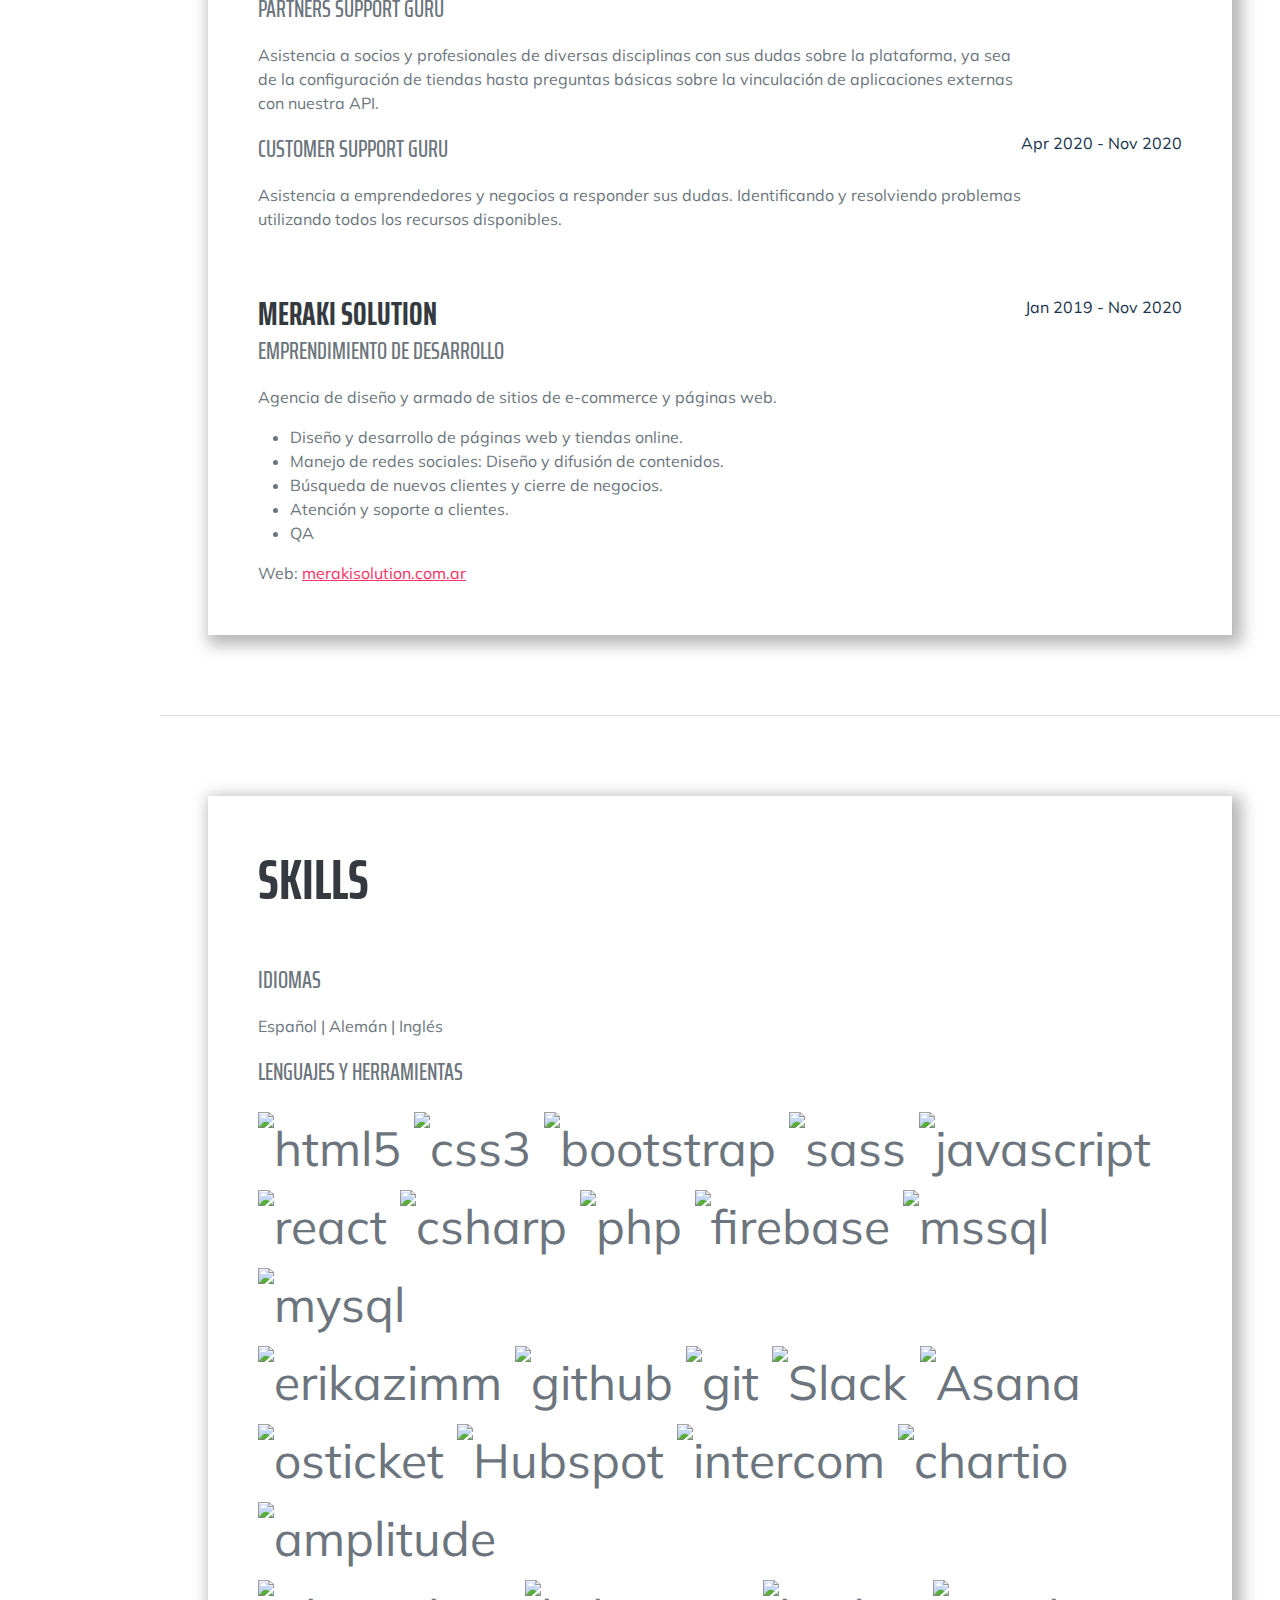
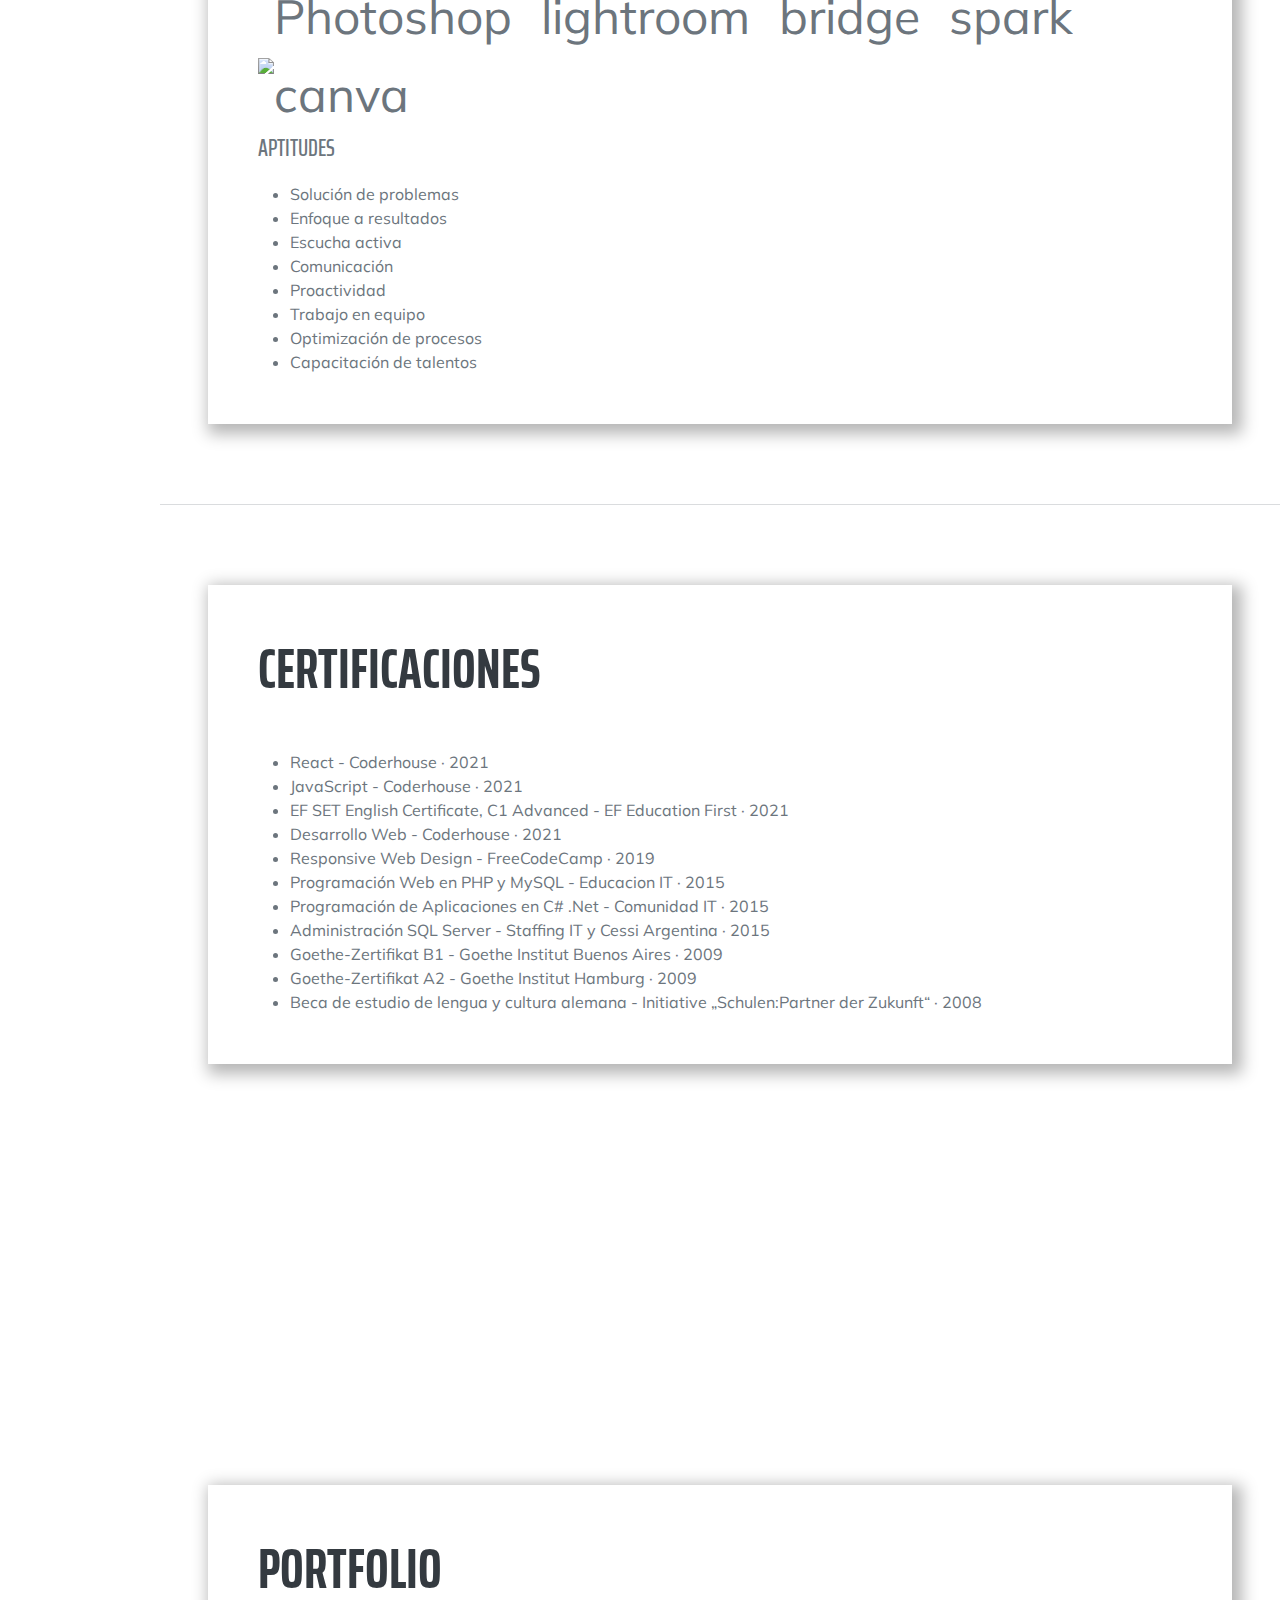
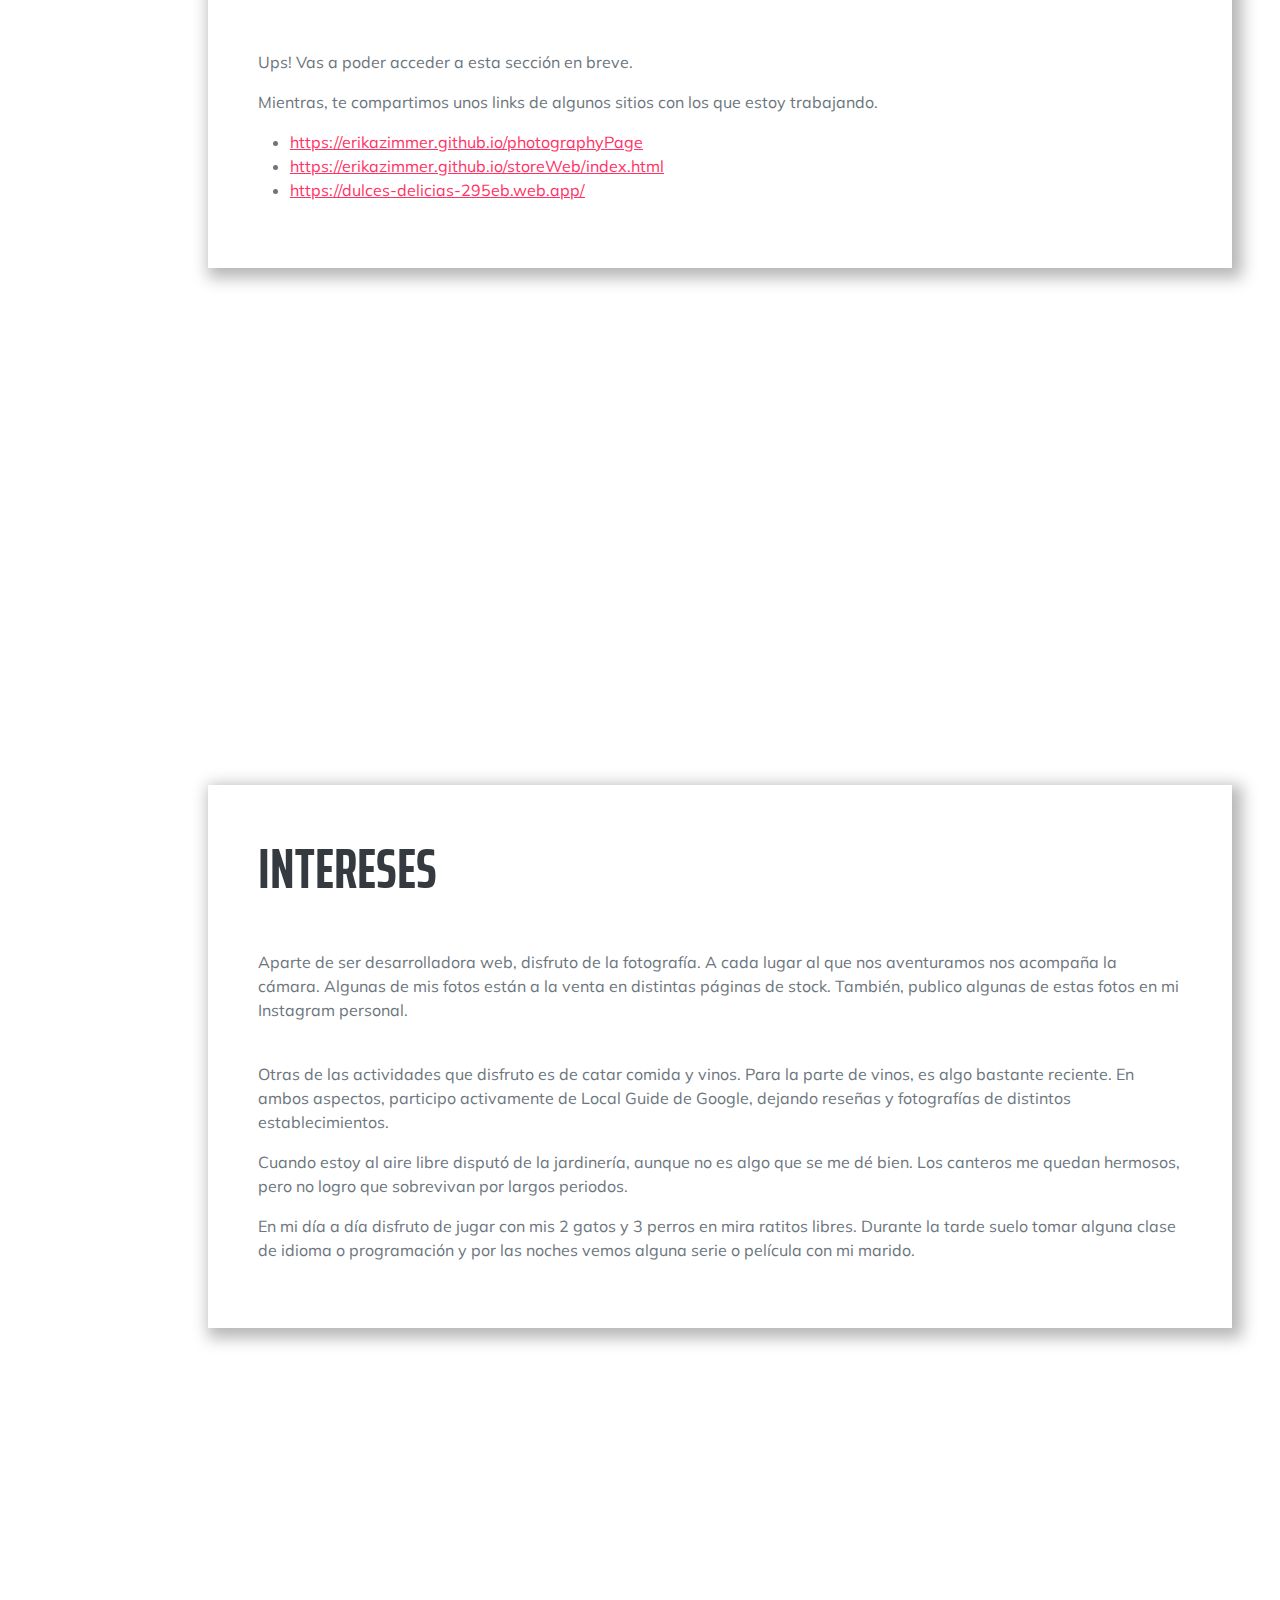
==== commit 2c8263ed: "Arreglos varios" ====
--- a/index.html
+++ b/index.html
@@ -63,7 +63,7 @@
                         Villa Giardino · Cordoba, ARG · (11) 3118-1287 ·
                         <a href="mailto:name@email.com">erikasusanazimmer@gmail.com</a>
                     </div>
-                    <p class="lead mb-5">Soy una persona alegre, emprendedora e independiente, con gran capacidad de aprendizaje. Cuento con capacidad de trabajo en equipo y me encuentro comprometida con el logro de objetivos. Siempre con ganas de superarme y de ampliar mis conocimientos. </p>
+                    <p class="lead mb-5">Soy una persona alegre, emprendedora e independiente, con gran capacidad de aprendizaje. Me encanta trabajar en equipo y me comprometo a lograr objetivos. Siempre con ganas de superarme y ampliar mis conocimientos.</p>
                     <div class="social-icons">
                         <a class="social-icon" href="https://www.linkedin.com/in/erika-zimmer-132949a2/" target="_blank"><i class="fab fa-linkedin-in"></i></a>
                         <a class="social-icon" href="https://github.com/ErikaZimmer" target="_blank"><i class="fab fa-github"></i></a>
